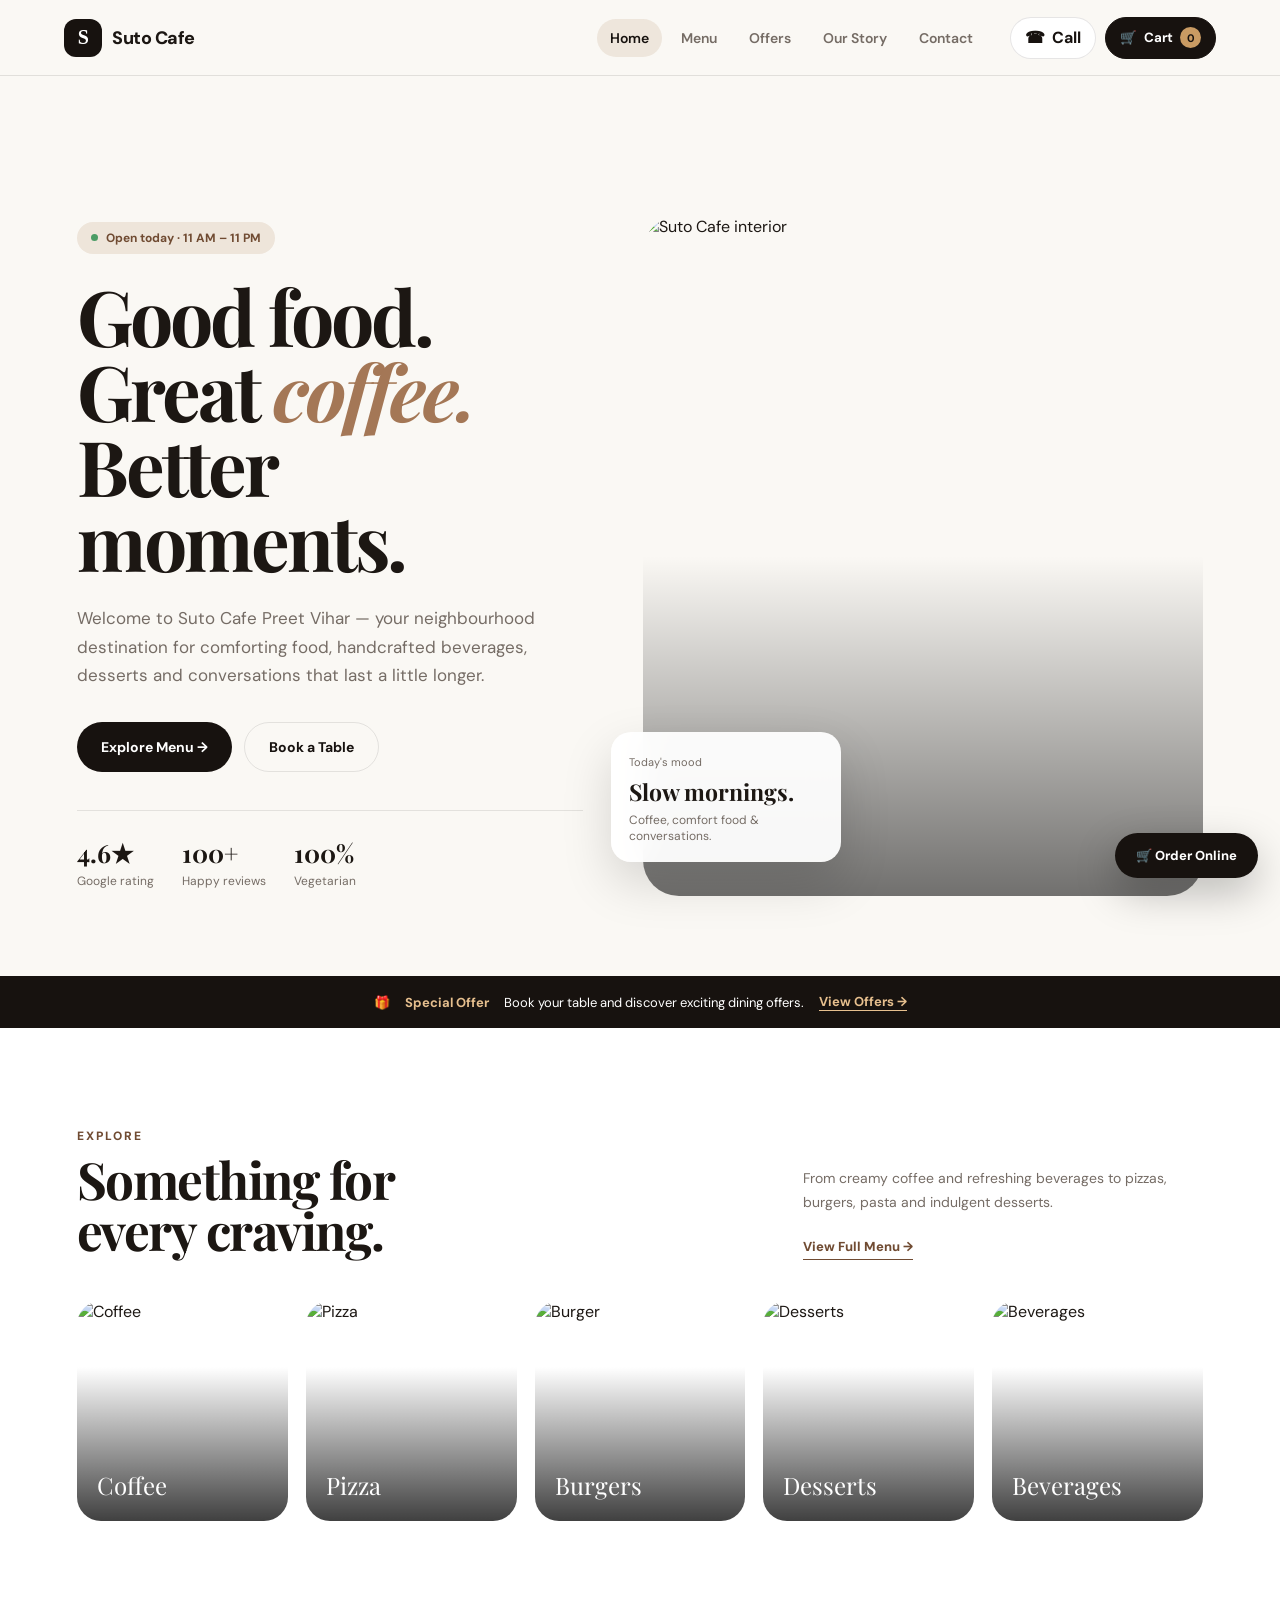
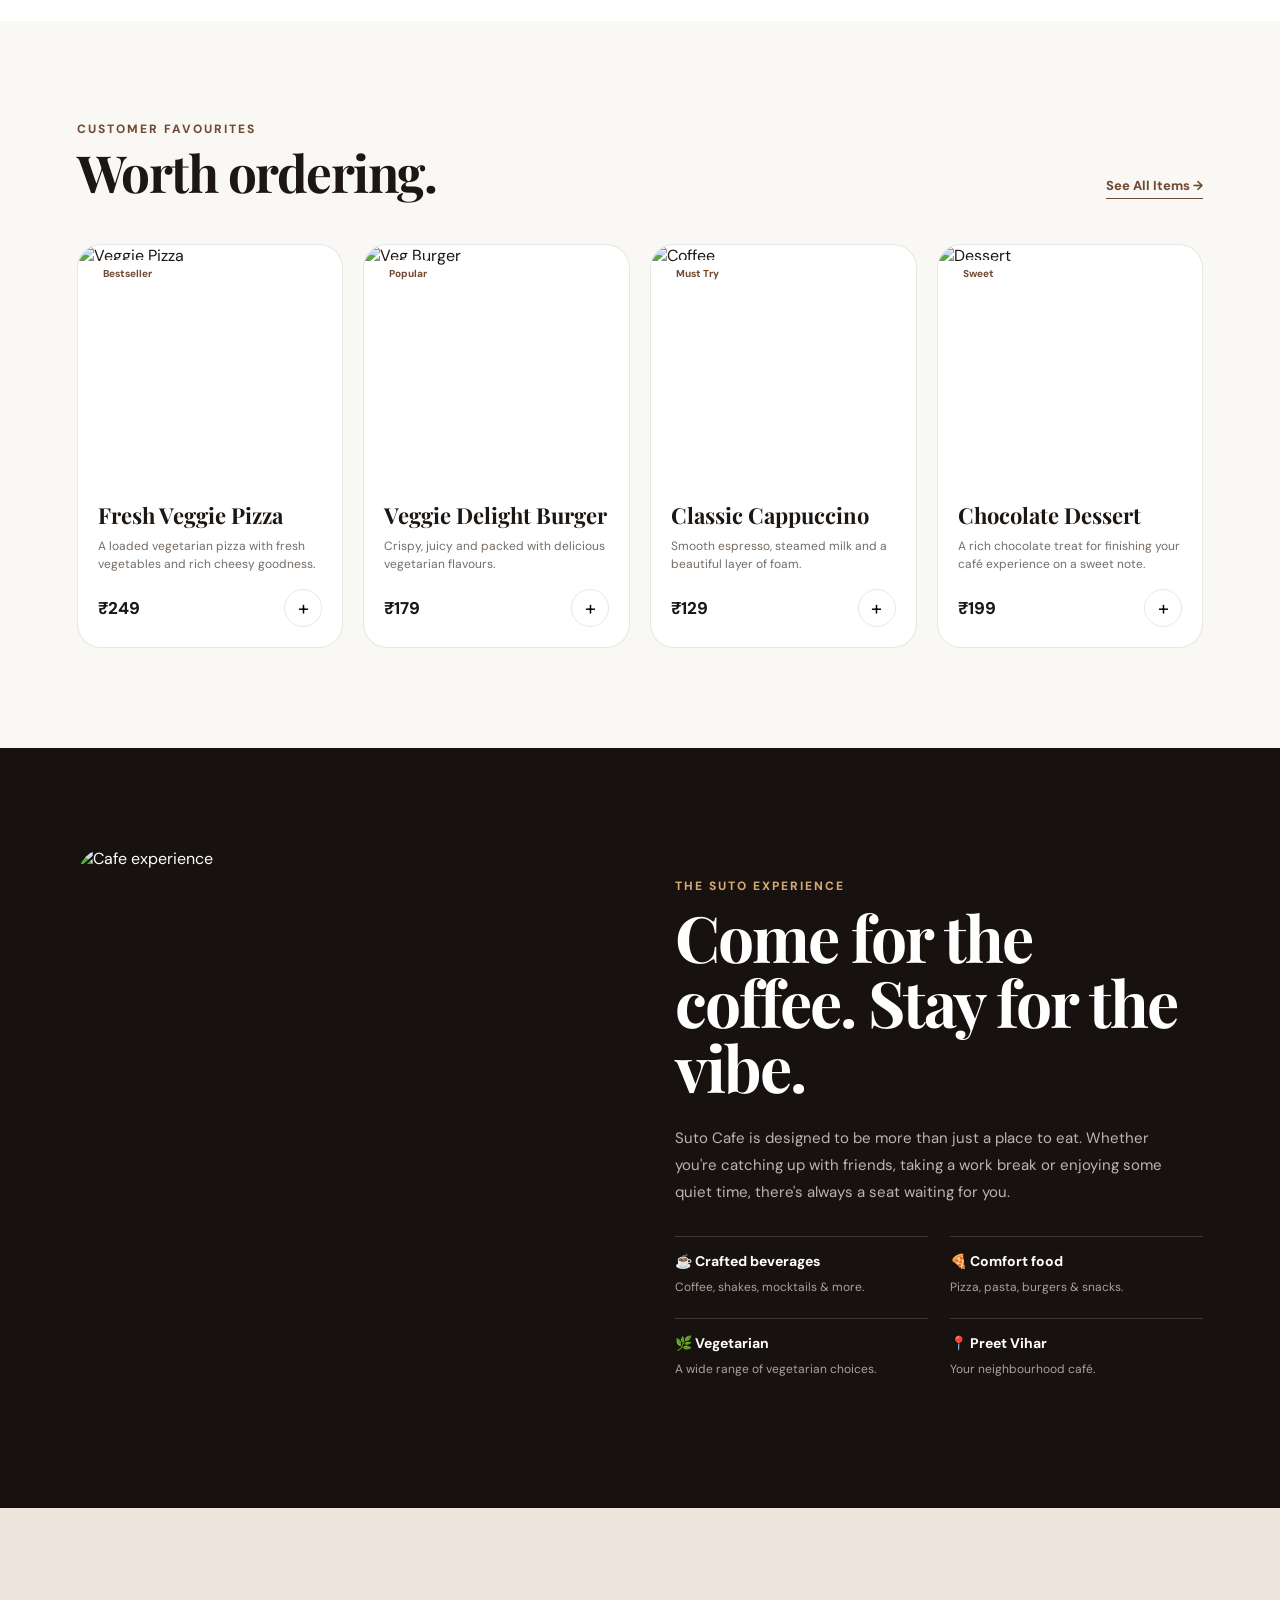
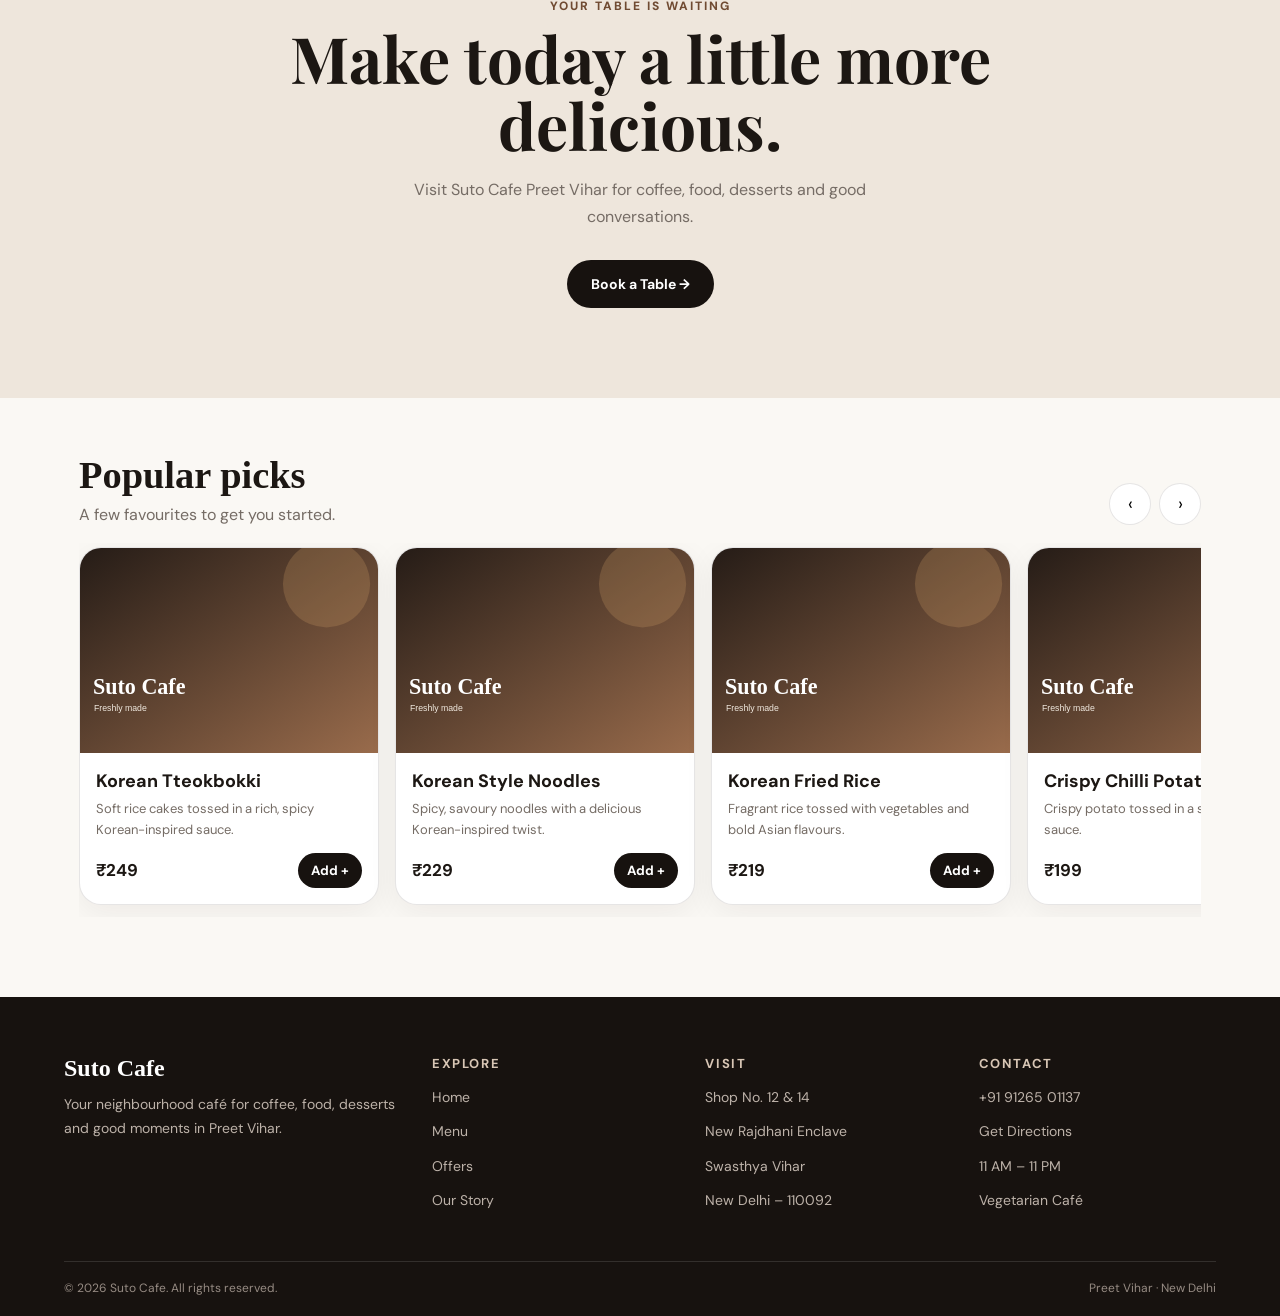
==== index.html @ 3a427a0d "Initial commit" ====
<!DOCTYPE html>
<html lang="en">

<head>
    <meta charset="UTF-8">
    <meta name="viewport" content="width=device-width, initial-scale=1.0">

    <title>Suto Cafe | Preet Vihar</title>

    <meta name="description" content="Suto Cafe Preet Vihar — Coffee, food, desserts and good moments.">

    <!-- Google Font -->
    <link rel="preconnect" href="https://fonts.googleapis.com">
    <link rel="preconnect" href="https://fonts.gstatic.com" crossorigin>

    <link
        href="https://fonts.googleapis.com/css2?family=DM+Sans:wght@400;500;600;700&family=Playfair+Display:wght@500;600;700&display=swap"
        rel="stylesheet">

    <style>
        /* =====================================================
           RESET
        ===================================================== */

        * {
            margin: 0;
            padding: 0;
            box-sizing: border-box;
        }

        html {
            scroll-behavior: smooth;
        }

        body {
            font-family: "DM Sans", sans-serif;
            background: #faf8f4;
            color: #1c1713;
            overflow-x: hidden;
        }

        img {
            width: 100%;
            display: block;
            object-fit: cover;
        }

        button,
        a {
            font-family: inherit;
        }

        a {
            color: inherit;
            text-decoration: none;
        }


        /* =====================================================
           VARIABLES
        ===================================================== */

        :root {
            --dark: #17120f;
            --dark-soft: #251b16;
            --cream: #faf8f4;
            --cream-dark: #f1ece4;
            --brown: #704b32;
            --brown-light: #a47756;
            --gold: #c99b63;
            --white: #ffffff;
            --text-muted: #756c65;
            --border: rgba(28, 23, 19, 0.10);
            --radius: 24px;
        }


        /* =====================================================
           NAVBAR
        ===================================================== */

        .navbar {
            position: fixed;
            top: 0;
            left: 0;
            width: 100%;
            height: 78px;

            display: flex;
            align-items: center;
            justify-content: space-between;

            padding: 0 6%;

            background: rgba(250, 248, 244, 0.92);
            backdrop-filter: blur(16px);

            border-bottom: 1px solid rgba(0, 0, 0, 0.06);

            z-index: 1000;
        }

        .logo {
            display: flex;
            align-items: center;
            gap: 10px;
        }

        .logo-mark {
            width: 38px;
            height: 38px;

            border-radius: 50%;

            background: var(--dark);

            color: white;

            display: flex;
            align-items: center;
            justify-content: center;

            font-family: "Playfair Display", serif;
            font-weight: 700;
            font-size: 19px;
        }

        .logo-text {
            font-family: "Playfair Display", serif;
            font-size: 25px;
            font-weight: 700;
            letter-spacing: -0.5px;
        }

        .nav-links {
            display: flex;
            align-items: center;
            gap: 32px;
        }

        .nav-links a {
            font-size: 14px;
            font-weight: 600;
            color: #3f3731;
            transition: 0.25s ease;
        }

        .nav-links a:hover {
            color: var(--brown);
        }

        .nav-actions {
            display: flex;
            align-items: center;
            gap: 12px;
        }

        .nav-call {
            width: 42px;
            height: 42px;

            border: 1px solid var(--border);
            border-radius: 50%;

            display: flex;
            align-items: center;
            justify-content: center;

            font-size: 17px;

            transition: 0.25s ease;
        }

        .nav-call:hover {
            background: var(--dark);
            color: white;
        }

        .order-btn {
            border: none;
            background: var(--dark);
            color: white;

            padding: 13px 20px;
            border-radius: 999px;

            font-size: 13px;
            font-weight: 700;

            cursor: pointer;

            transition: 0.25s ease;
        }

        .order-btn:hover {
            transform: translateY(-2px);
            background: var(--brown);
        }

        .mobile-menu {
            display: none;
            font-size: 24px;
            cursor: pointer;
        }


        /* =====================================================
           HERO
        ===================================================== */

        .hero {
            min-height: 100vh;

            padding: 120px 6% 60px;

            display: grid;
            grid-template-columns: 0.95fr 1.05fr;

            align-items: center;

            gap: 60px;
        }

        .hero-content {
            max-width: 620px;
        }

        .eyebrow {
            display: inline-flex;
            align-items: center;
            gap: 8px;

            padding: 8px 14px;

            background: #eee5da;
            color: var(--brown);

            border-radius: 999px;

            font-size: 12px;
            font-weight: 700;

            margin-bottom: 24px;
        }

        .eyebrow-dot {
            width: 7px;
            height: 7px;
            border-radius: 50%;
            background: #4b9c65;
        }

        .hero h1 {
            font-family: "Playfair Display", serif;

            font-size: clamp(52px, 6vw, 86px);

            line-height: 0.98;

            letter-spacing: -3px;

            margin-bottom: 25px;
        }

        .hero h1 span {
            color: var(--brown-light);
            font-style: italic;
        }

        .hero-description {
            max-width: 520px;

            color: var(--text-muted);

            font-size: 17px;
            line-height: 1.7;

            margin-bottom: 32px;
        }

        .hero-buttons {
            display: flex;
            gap: 12px;
            flex-wrap: wrap;
        }

        .primary-btn {
            padding: 15px 24px;

            background: var(--dark);
            color: white;

            border-radius: 999px;

            font-weight: 700;
            font-size: 14px;

            border: none;
            cursor: pointer;

            transition: 0.25s ease;
        }

        .primary-btn:hover {
            background: var(--brown);
            transform: translateY(-2px);
        }

        .secondary-btn {
            padding: 15px 24px;

            background: transparent;
            color: var(--dark);

            border: 1px solid var(--border);

            border-radius: 999px;

            font-weight: 700;
            font-size: 14px;

            cursor: pointer;

            transition: 0.25s ease;
        }

        .secondary-btn:hover {
            background: var(--cream-dark);
        }

        .hero-info {
            display: flex;
            gap: 28px;

            margin-top: 38px;
            padding-top: 25px;

            border-top: 1px solid var(--border);
        }

        .hero-stat strong {
            display: block;

            font-family: "Playfair Display", serif;

            font-size: 25px;
        }

        .hero-stat span {
            font-size: 12px;
            color: var(--text-muted);
        }


        /* HERO IMAGE */

        .hero-visual {
            position: relative;
            height: 680px;
        }

        .hero-image {
            height: 100%;

            border-radius: 36px;

            overflow: hidden;

            position: relative;
        }

        .hero-image::after {
            content: "";

            position: absolute;
            inset: 0;

            background:
                linear-gradient(180deg,
                    transparent 50%,
                    rgba(0, 0, 0, 0.55));
        }

        .hero-image img {
            height: 100%;
            transition: transform 0.7s ease;
        }

        .hero-visual:hover img {
            transform: scale(1.04);
        }

        .hero-card {
            position: absolute;

            left: -32px;
            bottom: 34px;

            width: 230px;

            padding: 18px;

            background: rgba(255, 255, 255, 0.94);

            backdrop-filter: blur(15px);

            border-radius: 20px;

            box-shadow: 0 20px 50px rgba(0, 0, 0, 0.15);
        }

        .hero-card small {
            color: var(--text-muted);
            font-size: 11px;
        }

        .hero-card h3 {
            font-family: "Playfair Display", serif;
            font-size: 23px;
            margin: 5px 0;
        }

        .hero-card p {
            font-size: 12px;
            color: var(--text-muted);
        }


        /* =====================================================
           OFFER BAR
        ===================================================== */

        .offer-strip {
            background: var(--dark);
            color: white;

            padding: 17px 6%;

            display: flex;
            align-items: center;
            justify-content: center;

            gap: 15px;

            text-align: center;

            font-size: 13px;
        }

        .offer-strip strong {
            color: #e6bf8e;
        }

        .offer-link {
            border-bottom: 1px solid #e6bf8e;
            color: #e6bf8e;
            font-weight: 700;
        }


        /* =====================================================
           SECTION COMMON
        ===================================================== */

        section {
            padding: 100px 6%;
        }

        .section-heading {
            display: flex;
            justify-content: space-between;
            align-items: end;

            margin-bottom: 45px;
        }

        .section-label {
            color: var(--brown);
            font-size: 12px;
            font-weight: 800;

            text-transform: uppercase;
            letter-spacing: 2px;

            margin-bottom: 10px;
        }

        .section-heading h2 {
            font-family: "Playfair Display", serif;

            font-size: clamp(36px, 4vw, 54px);

            line-height: 1;

            letter-spacing: -1.5px;
        }

        .section-heading p {
            max-width: 400px;

            color: var(--text-muted);

            line-height: 1.7;

            font-size: 14px;
        }

        .view-menu {
            color: var(--brown);

            font-size: 13px;
            font-weight: 800;

            border-bottom: 1px solid var(--brown);

            padding-bottom: 4px;
        }


        /* =====================================================
           CATEGORIES
        ===================================================== */

        .categories {
            background: white;
        }

        .category-grid {
            display: grid;

            grid-template-columns:
                repeat(5, 1fr);

            gap: 18px;
        }

        .category {
            height: 220px;

            border-radius: 24px;

            overflow: hidden;

            position: relative;

            cursor: pointer;
        }

        .category img {
            height: 100%;

            transition: transform 0.5s ease;
        }

        .category:hover img {
            transform: scale(1.08);
        }

        .category::after {
            content: "";

            position: absolute;
            inset: 0;

            background:
                linear-gradient(transparent 30%,
                    rgba(0, 0, 0, 0.75));
        }

        .category-name {
            position: absolute;

            bottom: 20px;
            left: 20px;

            z-index: 2;

            color: white;

            font-family: "Playfair Display", serif;

            font-size: 24px;
        }


        /* =====================================================
           POPULAR ITEMS
        ===================================================== */

        .popular-grid {
            display: grid;

            grid-template-columns:
                repeat(4, 1fr);

            gap: 20px;
        }

        .food-card {
            background: white;

            border-radius: 24px;

            overflow: hidden;

            border: 1px solid var(--border);

            transition: 0.3s ease;
        }

        .food-card:hover {
            transform: translateY(-7px);

            box-shadow:
                0 20px 45px rgba(0, 0, 0, 0.08);
        }

        .food-image {
            height: 235px;

            position: relative;
            overflow: hidden;
        }

        .food-image img {
            height: 100%;

            transition: transform 0.5s ease;
        }

        .food-card:hover .food-image img {
            transform: scale(1.06);
        }

        .food-tag {
            position: absolute;

            top: 15px;
            left: 15px;

            z-index: 2;

            padding: 7px 10px;

            background: white;

            border-radius: 999px;

            font-size: 10px;
            font-weight: 800;

            color: var(--brown);
        }

        .food-info {
            padding: 20px;
        }

        .food-info h3 {
            font-family: "Playfair Display", serif;

            font-size: 22px;

            margin-bottom: 7px;
        }

        .food-info p {
            color: var(--text-muted);

            font-size: 12px;
            line-height: 1.5;

            margin-bottom: 16px;
        }

        .food-bottom {
            display: flex;
            justify-content: space-between;
            align-items: center;
        }

        .price {
            font-weight: 800;
            font-size: 17px;
        }

        .add-btn {
            width: 38px;
            height: 38px;

            border-radius: 50%;

            border: 1px solid var(--border);

            background: transparent;

            cursor: pointer;

            font-size: 20px;

            transition: 0.25s ease;
        }

        .add-btn:hover {
            background: var(--dark);
            color: white;
        }


        /* =====================================================
           EXPERIENCE
        ===================================================== */

        .experience {
            background: var(--dark);
            color: white;

            display: grid;

            grid-template-columns:
                1fr 1fr;

            gap: 70px;

            align-items: center;
        }

        .experience-image {
            height: 560px;

            border-radius: 30px;

            overflow: hidden;
        }

        .experience-image img {
            height: 100%;
        }

        .experience-content .section-label {
            color: #d5a873;
        }

        .experience-content h2 {
            font-family: "Playfair Display", serif;

            font-size: clamp(40px, 5vw, 65px);

            line-height: 1.02;

            letter-spacing: -2px;

            margin-bottom: 25px;
        }

        .experience-content p {
            color: #bcb4ae;

            line-height: 1.8;

            font-size: 15px;

            max-width: 500px;

            margin-bottom: 28px;
        }

        .feature-list {
            display: grid;

            grid-template-columns: 1fr 1fr;

            gap: 22px;

            margin-top: 30px;
        }

        .feature {
            border-top: 1px solid rgba(255, 255, 255, 0.15);

            padding-top: 15px;
        }

        .feature strong {
            display: block;

            margin-bottom: 5px;

            font-size: 14px;
        }

        .feature span {
            font-size: 12px;

            color: #aaa19b;
        }


        /* =====================================================
           CTA
        ===================================================== */

        .cta {
            padding: 90px 6%;

            background: #eee6dc;

            text-align: center;
        }

        .cta h2 {
            font-family: "Playfair Display", serif;

            font-size: clamp(40px, 5vw, 65px);

            max-width: 760px;

            margin: 0 auto 18px;

            line-height: 1.05;
        }

        .cta p {
            color: var(--text-muted);

            max-width: 550px;

            margin: 0 auto 30px;

            line-height: 1.7;
        }


        /* =====================================================
           FOOTER
        ===================================================== */

        footer {
            background: #111;

            color: white;

            padding: 65px 6% 30px;
        }

        .footer-grid {
            display: grid;

            grid-template-columns:
                1.4fr 1fr 1fr 1fr;

            gap: 50px;

            padding-bottom: 50px;
        }

        .footer-logo {
            font-family: "Playfair Display", serif;

            font-size: 30px;

            margin-bottom: 15px;
        }

        .footer-about {
            color: #aaa;

            max-width: 300px;

            font-size: 13px;

            line-height: 1.7;
        }

        footer h4 {
            font-size: 13px;

            margin-bottom: 18px;
        }

        footer ul {
            list-style: none;
        }

        footer li {
            margin-bottom: 10px;

            color: #999;

            font-size: 13px;
        }

        footer li a:hover {
            color: white;
        }

        .footer-bottom {
            border-top: 1px solid rgba(255, 255, 255, 0.1);

            padding-top: 22px;

            display: flex;

            justify-content: space-between;

            color: #777;

            font-size: 11px;
        }


        /* =====================================================
           FLOATING ORDER BUTTON
        ===================================================== */

        .floating-order {
            position: fixed;

            right: 22px;
            bottom: 22px;

            z-index: 999;

            background: var(--dark);

            color: white;

            padding: 14px 21px;

            border-radius: 999px;

            box-shadow:
                0 15px 40px rgba(0, 0, 0, 0.25);

            font-size: 13px;

            font-weight: 800;
        }


        /* =====================================================
           RESPONSIVE
        ===================================================== */

        @media (max-width: 1050px) {

            .nav-links {
                gap: 18px;
            }

            .hero {
                grid-template-columns: 1fr 1fr;
            }

            .hero-visual {
                height: 580px;
            }

            .category-grid {
                grid-template-columns:
                    repeat(3, 1fr);
            }

            .popular-grid {
                grid-template-columns:
                    repeat(2, 1fr);
            }
        }


        @media (max-width: 800px) {

            .navbar {
                height: 70px;
            }

            .nav-links,
            .nav-actions .order-btn {
                display: none;
            }

            .mobile-menu {
                display: block;
            }

            .hero {
                padding-top: 110px;

                grid-template-columns: 1fr;

                gap: 40px;
            }

            .hero h1 {
                letter-spacing: -2px;
            }

            .hero-visual {
                height: 500px;
            }

            .hero-card {
                left: 15px;
            }

            .category-grid {
                grid-template-columns:
                    repeat(2, 1fr);
            }

            .experience {
                grid-template-columns: 1fr;

                gap: 40px;
            }

            .experience-image {
                height: 430px;
            }

            .footer-grid {
                grid-template-columns:
                    repeat(2, 1fr);
            }
        }


        @media (max-width: 520px) {

            section {
                padding: 70px 5%;
            }

            .hero {
                padding-left: 5%;
                padding-right: 5%;
            }

            .hero-visual {
                height: 420px;
            }

            .hero-info {
                gap: 15px;
            }

            .category-grid,
            .popular-grid {
                grid-template-columns: 1fr;
            }

            .category {
                height: 190px;
            }

            .section-heading {
                display: block;
            }

            .section-heading p {
                margin-top: 15px;
            }

            .view-menu {
                display: inline-block;
                margin-top: 20px;
            }

            .feature-list {
                grid-template-columns: 1fr;
            }

            .footer-grid {
                grid-template-columns: 1fr;
            }

            .footer-bottom {
                flex-direction: column;
                gap: 10px;
            }

            .offer-strip {
                font-size: 11px;
            }
        }
    </style>
    <link rel="stylesheet" href="assets/common.css">
</head>


<body>


    <!-- =====================================================
     NAVBAR
===================================================== -->

    <div id="siteHeader"></div>



    <!-- =====================================================
     HERO
===================================================== -->

    <main id="home">

        <section class="hero">

            <div class="hero-content">

                <div class="eyebrow">

                    <span class="eyebrow-dot"></span>

                    Open today · 11 AM – 11 PM

                </div>


                <h1>

                    Good food.
                    <br>

                    Great <span>coffee.</span>
                    <br>

                    Better moments.

                </h1>


                <p class="hero-description">

                    Welcome to Suto Cafe Preet Vihar — your neighbourhood
                    destination for comforting food, handcrafted beverages,
                    desserts and conversations that last a little longer.

                </p>


                <div class="hero-buttons">

                    <button class="primary-btn" onclick="goToMenu()">
                        Explore Menu →
                    </button>


                    <button class="secondary-btn" onclick="bookTable()">
                        Book a Table
                    </button>

                </div>


                <div class="hero-info">

                    <div class="hero-stat">

                        <strong>4.6★</strong>

                        <span>Google rating</span>

                    </div>


                    <div class="hero-stat">

                        <strong>100+</strong>

                        <span>Happy reviews</span>

                    </div>


                    <div class="hero-stat">

                        <strong>100%</strong>

                        <span>Vegetarian</span>

                    </div>

                </div>

            </div>



            <div class="hero-visual">

                <div class="hero-image">

                    <img src="https://images.unsplash.com/photo-1517248135467-4c7edcad34c4?auto=format&fit=crop&w=1200&q=85"
                        alt="Suto Cafe interior">

                </div>


                <div class="hero-card">

                    <small>Today's mood</small>

                    <h3>Slow mornings.</h3>

                    <p>
                        Coffee, comfort food & conversations.
                    </p>

                </div>

            </div>

        </section>



        <!-- =====================================================
     OFFER STRIP
===================================================== -->

        <div class="offer-strip" id="offers">

            <span>🎁</span>

            <strong>Special Offer</strong>

            <span>
                Book your table and discover exciting dining offers.
            </span>

            <a href="offers.html" class="offer-link" onclick="showOffer(event)">
                View Offers →
            </a>

        </div>



        <!-- =====================================================
     CATEGORIES
===================================================== -->

        <section class="categories" id="menu">

            <div class="section-heading">

                <div>

                    <div class="section-label">
                        Explore
                    </div>

                    <h2>
                        Something for<br>
                        every craving.
                    </h2>

                </div>


                <div>

                    <p>
                        From creamy coffee and refreshing beverages
                        to pizzas, burgers, pasta and indulgent desserts.
                    </p>

                    <br>

                    <a href="menu.html" class="view-menu">
                        View Full Menu →
                    </a>

                </div>

            </div>



            <div class="category-grid">


                <a href="menu.html#coffee" class="category">

                    <img src="https://images.unsplash.com/photo-1495474472287-4d71bcdd2085?auto=format&fit=crop&w=700&q=80"
                        alt="Coffee">

                    <div class="category-name">
                        Coffee
                    </div>

                </a>


                <a href="menu.html#pizza" class="category">

                    <img src="https://images.unsplash.com/photo-1574071318508-1cdbab80d002?auto=format&fit=crop&w=700&q=80"
                        alt="Pizza">

                    <div class="category-name">
                        Pizza
                    </div>

                </a>


                <a href="menu.html#burgers" class="category">

                    <img src="https://images.unsplash.com/photo-1568901346375-23c9450c58cd?auto=format&fit=crop&w=700&q=80"
                        alt="Burger">

                    <div class="category-name">
                        Burgers
                    </div>

                </a>


                <a href="menu.html#desserts" class="category">

                    <img src="https://images.unsplash.com/photo-1551024506-0bccd828d307?auto=format&fit=crop&w=700&q=80"
                        alt="Desserts">

                    <div class="category-name">
                        Desserts
                    </div>

                </a>


                <a href="menu.html#beverages" class="category">

                    <img src="https://images.unsplash.com/photo-1544145945-f90425340c7e?auto=format&fit=crop&w=700&q=80"
                        alt="Beverages">

                    <div class="category-name">
                        Beverages
                    </div>

                </a>

            </div>

        </section>



        <!-- =====================================================
     POPULAR
===================================================== -->

        <section>

            <div class="section-heading">

                <div>

                    <div class="section-label">
                        Customer favourites
                    </div>

                    <h2>
                        Worth ordering.
                    </h2>

                </div>


                <a href="menu.html" class="view-menu">
                    See All Items →
                </a>

            </div>



            <div class="popular-grid">


                <!-- ITEM 1 -->

                <article class="food-card">

                    <div class="food-image">

                        <span class="food-tag">
                            Bestseller
                        </span>

                        <img src="https://images.unsplash.com/photo-1574071318508-1cdbab80d002?auto=format&fit=crop&w=700&q=80"
                            alt="Veggie Pizza">

                    </div>


                    <div class="food-info">

                        <h3>
                            Fresh Veggie Pizza
                        </h3>

                        <p>
                            A loaded vegetarian pizza with fresh
                            vegetables and rich cheesy goodness.
                        </p>


                        <div class="food-bottom">

                            <span class="price">
                                ₹249
                            </span>

                            <button class="add-btn" onclick="addToCart('Farmhouse Pizza')">
                                +
                            </button>

                        </div>

                    </div>

                </article>



                <!-- ITEM 2 -->

                <article class="food-card">

                    <div class="food-image">

                        <span class="food-tag">
                            Popular
                        </span>

                        <img src="https://images.unsplash.com/photo-1568901346375-23c9450c58cd?auto=format&fit=crop&w=700&q=80"
                            alt="Veg Burger">

                    </div>


                    <div class="food-info">

                        <h3>
                            Veggie Delight Burger
                        </h3>

                        <p>
                            Crispy, juicy and packed with delicious
                            vegetarian flavours.
                        </p>


                        <div class="food-bottom">

                            <span class="price">
                                ₹179
                            </span>

                            <button class="add-btn" onclick="addToCart('Classic Veg Burger')">
                                +
                            </button>

                        </div>

                    </div>

                </article>



                <!-- ITEM 3 -->

                <article class="food-card">

                    <div class="food-image">

                        <span class="food-tag">
                            Must Try
                        </span>

                        <img src="https://images.unsplash.com/photo-1517701604599-bb29b565090c?auto=format&fit=crop&w=700&q=80"
                            alt="Coffee">

                    </div>


                    <div class="food-info">

                        <h3>
                            Classic Cappuccino
                        </h3>

                        <p>
                            Smooth espresso, steamed milk and
                            a beautiful layer of foam.
                        </p>


                        <div class="food-bottom">

                            <span class="price">
                                ₹129
                            </span>

                            <button class="add-btn" onclick="addToCart('Cappuccino')">
                                +
                            </button>

                        </div>

                    </div>

                </article>



                <!-- ITEM 4 -->

                <article class="food-card">

                    <div class="food-image">

                        <span class="food-tag">
                            Sweet
                        </span>

                        <img src="https://images.unsplash.com/photo-1565958011703-44f9829ba187?auto=format&fit=crop&w=700&q=80"
                            alt="Dessert">

                    </div>


                    <div class="food-info">

                        <h3>
                            Chocolate Dessert
                        </h3>

                        <p>
                            A rich chocolate treat for finishing
                            your café experience on a sweet note.
                        </p>


                        <div class="food-bottom">

                            <span class="price">
                                ₹199
                            </span>

                            <button class="add-btn" onclick="addToCart('Chocolate Brownie')">
                                +
                            </button>

                        </div>

                    </div>

                </article>

            </div>

        </section>



        <!-- =====================================================
     EXPERIENCE
===================================================== -->

        <section class="experience" id="experience">

            <div class="experience-image">

                <img src="https://images.unsplash.com/photo-1445116572660-236099ec97a0?auto=format&fit=crop&w=1000&q=85"
                    alt="Cafe experience">

            </div>


            <div class="experience-content">

                <div class="section-label">
                    The Suto Experience
                </div>


                <h2>
                    Come for the
                    coffee. Stay for
                    the vibe.
                </h2>


                <p>

                    Suto Cafe is designed to be more than just
                    a place to eat. Whether you're catching up
                    with friends, taking a work break or enjoying
                    some quiet time, there's always a seat waiting
                    for you.

                </p>


                <div class="feature-list">


                    <div class="feature">

                        <strong>
                            ☕ Crafted beverages
                        </strong>

                        <span>
                            Coffee, shakes, mocktails & more.
                        </span>

                    </div>


                    <div class="feature">

                        <strong>
                            🍕 Comfort food
                        </strong>

                        <span>
                            Pizza, pasta, burgers & snacks.
                        </span>

                    </div>


                    <div class="feature">

                        <strong>
                            🌿 Vegetarian
                        </strong>

                        <span>
                            A wide range of vegetarian choices.
                        </span>

                    </div>


                    <div class="feature">

                        <strong>
                            📍 Preet Vihar
                        </strong>

                        <span>
                            Your neighbourhood café.
                        </span>

                    </div>

                </div>

            </div>

        </section>



        <!-- =====================================================
     CTA
===================================================== -->

        <section class="cta">

            <div class="section-label">
                Your table is waiting
            </div>


            <h2>
                Make today a
                little more delicious.
            </h2>


            <p>
                Visit Suto Cafe Preet Vihar for coffee,
                food, desserts and good conversations.
            </p>


            <button class="primary-btn" onclick="bookTable()">
                Book a Table →
            </button>

        </section>

    </main>



    <!-- =====================================================
     FOOTER
===================================================== -->

    <div id="siteFooter"></div>



    <!-- =====================================================
     FLOATING ORDER
===================================================== -->

    <a href="menu.html" class="floating-order">
        🛒 Order Online
    </a>



    <!-- =====================================================
     JAVASCRIPT
===================================================== -->

    <script>

        function goToMenu() {

            window.location.href = "menu.html";

        }


        function bookTable() {

            // alert(
            //     "Table booking page will be connected here."
            // );

            // Later:
            window.location.href = "contact.html";

        }


        function addToCart(item) {
            const menu = window.SUTO_MENU_ITEMS || [];
            const product = menu.find(x => x.name.toLowerCase() === String(item).toLowerCase()) ||
                            menu.find(x => x.name.toLowerCase().includes(String(item).toLowerCase().split(" ")[0]));
            if (!product) { showToast(item + " is available from our menu."); return; }
            const cart = window.SutoCart ? SutoCart.get() : [];
            const existing = cart.find(x => x.productId === product.id && !x.options);
            if (existing) existing.quantity = (Number(existing.quantity) || 0) + 1;
            else cart.push({ id: Date.now(), productId: product.id, name: product.name, price: product.price, quantity: 1, image: product.image, options: {}, instructions: "" });
            if (window.SutoCart) SutoCart.save(cart);
            showToast(product.name + " added to cart");
        }


        function showOffer(event) {
            event.preventDefault();
            window.location.href = "offers.html";
        }


        function toggleMobileMenu() {

            const nav =
                document.querySelector(".nav-links");

            if (nav.style.display === "flex") {

                nav.style.display = "none";

            } else {

                nav.style.display = "flex";

                nav.style.position = "absolute";
                nav.style.top = "70px";
                nav.style.left = "0";
                nav.style.right = "0";

                nav.style.background = "#faf8f4";

                nav.style.padding = "25px";

                nav.style.flexDirection = "column";

                nav.style.borderBottom =
                    "1px solid rgba(0,0,0,.08)";

            }

        }

    </script>

<script src="data/menu.js"></script>
<script src="assets/common.js"></script>
</body>

</html>
---- assets/common.css ----
/* SUTO CAFE — SHARED SITE CHROME */
:root{
  --sc-dark:#17120f;--sc-dark-2:#261c17;--sc-cream:#faf8f4;--sc-cream-2:#eee6dc;
  --sc-white:#fff;--sc-brown:#704b32;--sc-gold:#c99b63;--sc-green:#28744a;
  --sc-muted:#756c65;--sc-border:rgba(28,23,19,.11);--sc-shadow:0 18px 55px rgba(29,22,17,.12);
}
.site-header{
  position:sticky;top:0;left:0;width:100%;min-height:76px;z-index:3000;
  display:flex;align-items:center;gap:24px;padding:0 clamp(18px,5vw,72px);
  background:rgba(250,248,244,.94);backdrop-filter:blur(18px);
  border-bottom:1px solid var(--sc-border);
}
.site-logo{display:inline-flex;align-items:center;gap:10px;font-weight:800;letter-spacing:-.03em;white-space:nowrap}
.site-logo-mark{width:38px;height:38px;border-radius:12px;background:var(--sc-dark);color:#fff;display:grid;place-items:center;font-family:Georgia,serif;font-size:20px}
.site-logo-name{font-size:18px}
.site-nav{display:flex;align-items:center;justify-content:center;gap:6px;margin-left:auto}
.site-nav a,.site-mobile-nav a{padding:10px 13px;border-radius:999px;font-size:14px;font-weight:600;color:var(--sc-muted);transition:.2s ease}
.site-nav a:hover,.site-nav a.active,.site-mobile-nav a:hover,.site-mobile-nav a.active{background:var(--sc-cream-2);color:var(--sc-dark)}
.site-actions{display:flex;align-items:center;gap:9px}
.site-call,.site-cart,.site-menu-toggle{
  border:1px solid var(--sc-border);background:#fff;color:var(--sc-dark);
  border-radius:999px;min-height:42px;padding:0 14px;display:inline-flex;align-items:center;gap:7px;
  font-weight:700;transition:.2s ease
}
.site-call:hover,.site-cart:hover,.site-menu-toggle:hover{transform:translateY(-1px);box-shadow:0 8px 20px rgba(0,0,0,.08)}
.site-cart{background:var(--sc-dark);color:#fff;border-color:var(--sc-dark)}
.site-cart-count{min-width:21px;height:21px;padding:0 5px;border-radius:999px;background:var(--sc-gold);color:var(--sc-dark);display:inline-grid;place-items:center;font-size:11px}
.site-menu-toggle{display:none;width:42px;padding:0;justify-content:center;font-size:19px}
.site-mobile-nav{
  display:none;position:fixed;top:76px;left:0;right:0;z-index:2999;padding:12px 18px 18px;
  background:rgba(250,248,244,.98);border-bottom:1px solid var(--sc-border);box-shadow:var(--sc-shadow)
}
.site-mobile-nav.open{display:grid;gap:5px}
.site-mobile-nav a{border-radius:12px}
.site-footer{margin-top:80px;background:var(--sc-dark);color:#fff;padding:58px clamp(18px,5vw,72px) 20px}
.site-footer-grid{display:grid;grid-template-columns:1.4fr 1fr 1fr 1fr;gap:36px;max-width:1250px;margin:auto}
.site-footer h4{margin:0 0 13px;font-size:13px;text-transform:uppercase;letter-spacing:.12em;color:#d8c6b5}
.site-footer p,.site-footer li,.site-footer a{color:#bdb2a9;font-size:14px;line-height:1.75}
.site-footer ul{list-style:none;padding:0;margin:0}
.site-footer a:hover{color:#fff}
.site-footer-brand{font:700 24px Georgia,serif;color:#fff;margin-bottom:10px}
.site-footer-bottom{max-width:1250px;margin:38px auto 0;padding-top:18px;border-top:1px solid rgba(255,255,255,.12);display:flex;justify-content:space-between;gap:15px;color:#968b83;font-size:12px}
.sc-back-top{position:fixed;right:18px;bottom:18px;width:44px;height:44px;border:0;border-radius:50%;background:var(--sc-dark);color:#fff;box-shadow:var(--sc-shadow);z-index:2500;opacity:0;pointer-events:none;transition:.2s}
.sc-back-top.show{opacity:1;pointer-events:auto}
.sc-carousel{max-width:1250px;margin:55px auto;padding:0 clamp(18px,5vw,72px)}
.sc-carousel-head{display:flex;align-items:end;justify-content:space-between;gap:20px;margin-bottom:18px}
.sc-carousel-head h2{margin:0;font-family:Georgia,serif;font-size:clamp(26px,3vw,42px)}
.sc-carousel-head p{margin:7px 0 0;color:var(--sc-muted)}
.sc-carousel-controls{display:flex;gap:8px}
.sc-carousel-controls button{width:42px;height:42px;border-radius:50%;border:1px solid var(--sc-border);background:#fff;font-size:18px}
.sc-carousel-track{display:flex;gap:16px;overflow:auto;scroll-snap-type:x mandatory;scrollbar-width:none;padding:4px 2px 12px}
.sc-carousel-track::-webkit-scrollbar{display:none}
.sc-pick{min-width:min(300px,82vw);scroll-snap-align:start;background:#fff;border:1px solid var(--sc-border);border-radius:22px;overflow:hidden;box-shadow:0 8px 30px rgba(29,22,17,.06)}
.sc-pick img{height:205px;width:100%;object-fit:cover}
.sc-pick-body{padding:16px}
.sc-pick-body h3{margin:0 0 6px;font-size:18px}
.sc-pick-body p{margin:0 0 13px;color:var(--sc-muted);font-size:13px;line-height:1.55}
.sc-pick-meta{display:flex;align-items:center;justify-content:space-between;gap:10px}
.sc-pick-meta strong{font-size:17px}
.sc-pick-meta button{border:0;background:var(--sc-dark);color:#fff;padding:9px 13px;border-radius:999px;font-weight:700}
.sc-toast{position:fixed;left:50%;bottom:28px;transform:translate(-50%,20px);background:var(--sc-dark);color:#fff;padding:12px 18px;border-radius:999px;box-shadow:var(--sc-shadow);opacity:0;pointer-events:none;transition:.25s;z-index:5000;font-size:13px}
.sc-toast.show{opacity:1;transform:translate(-50%,0)}
@media(max-width:900px){
 .site-nav{display:none}.site-menu-toggle{display:inline-flex}.site-header{padding:0 18px}.site-actions{margin-left:auto}
 .site-call{display:none}.site-footer-grid{grid-template-columns:1fr 1fr}.site-footer-bottom{flex-direction:column}
}
@media(max-width:560px){
 .site-footer-grid{grid-template-columns:1fr}.site-footer{padding-top:42px}.site-cart{padding:0 11px}.site-logo-name{font-size:16px}
 .sc-carousel-head{align-items:flex-start}.sc-carousel-head p{display:none}
}
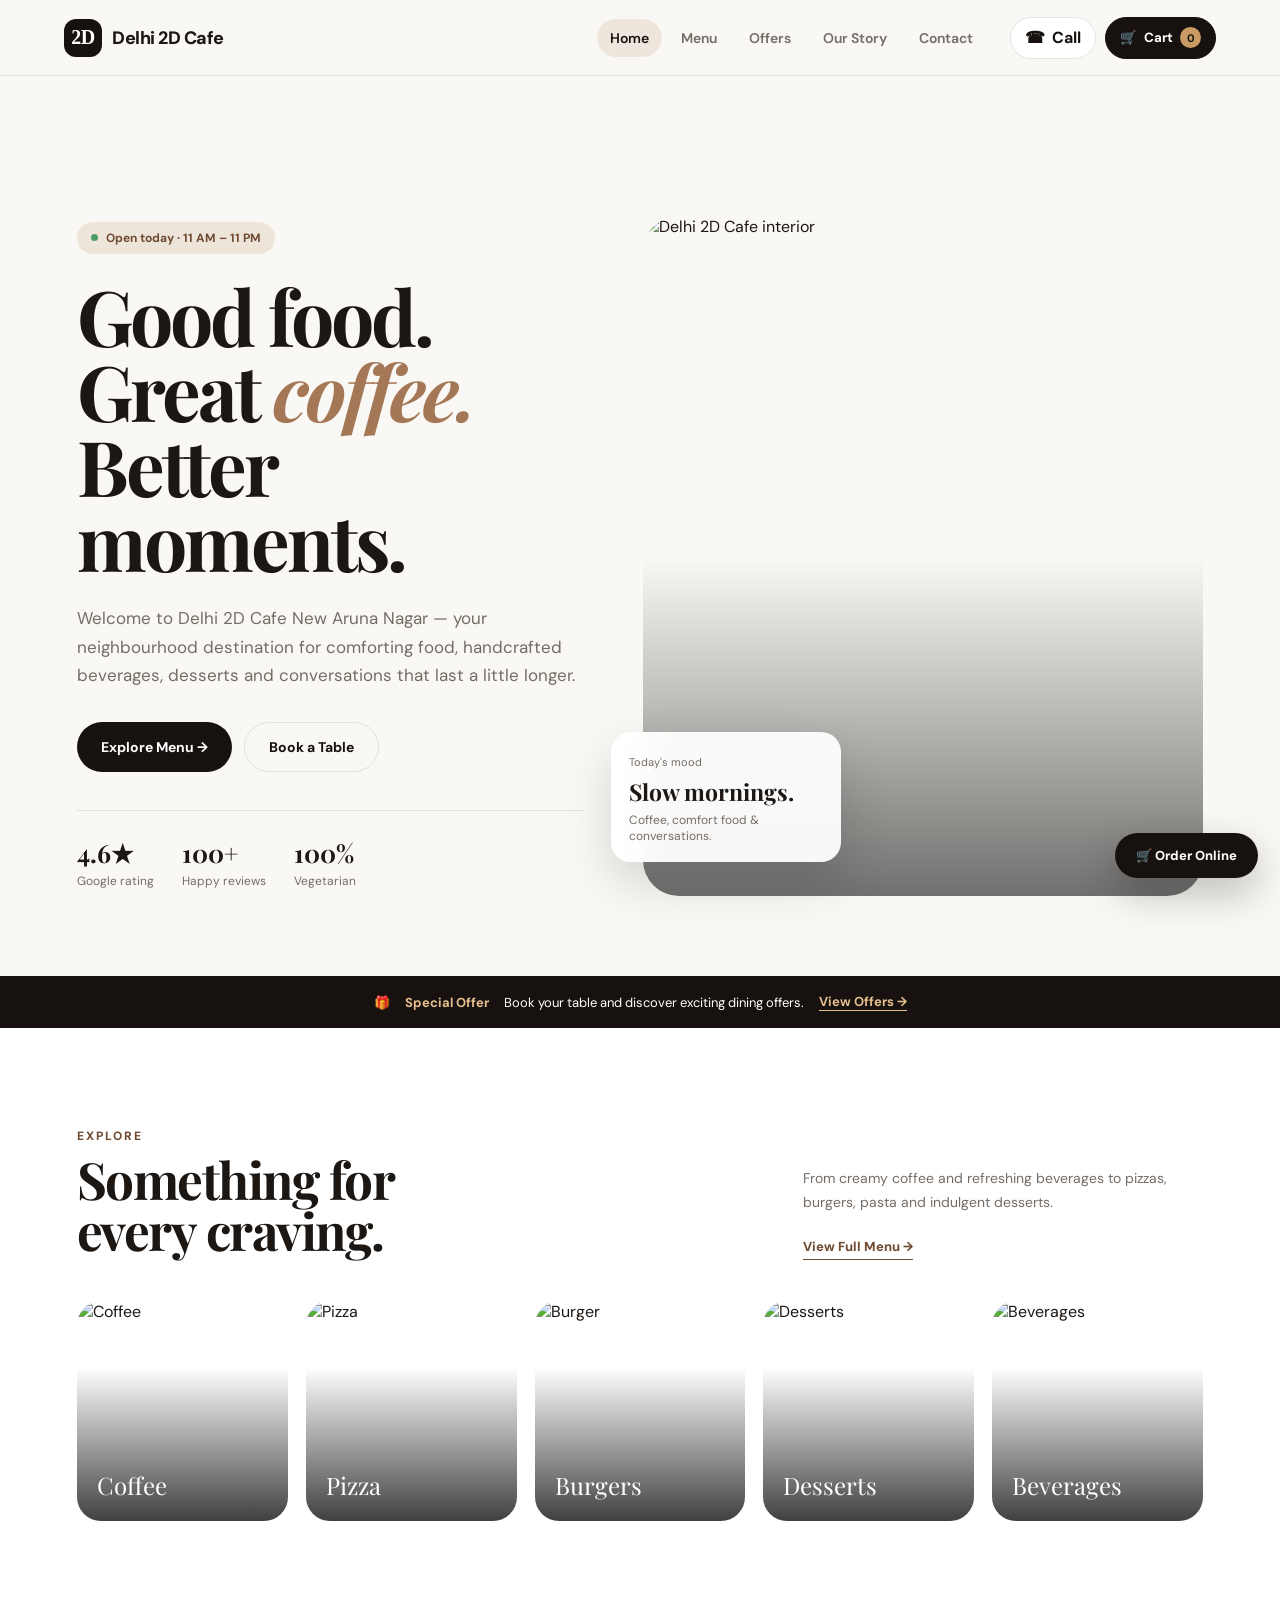
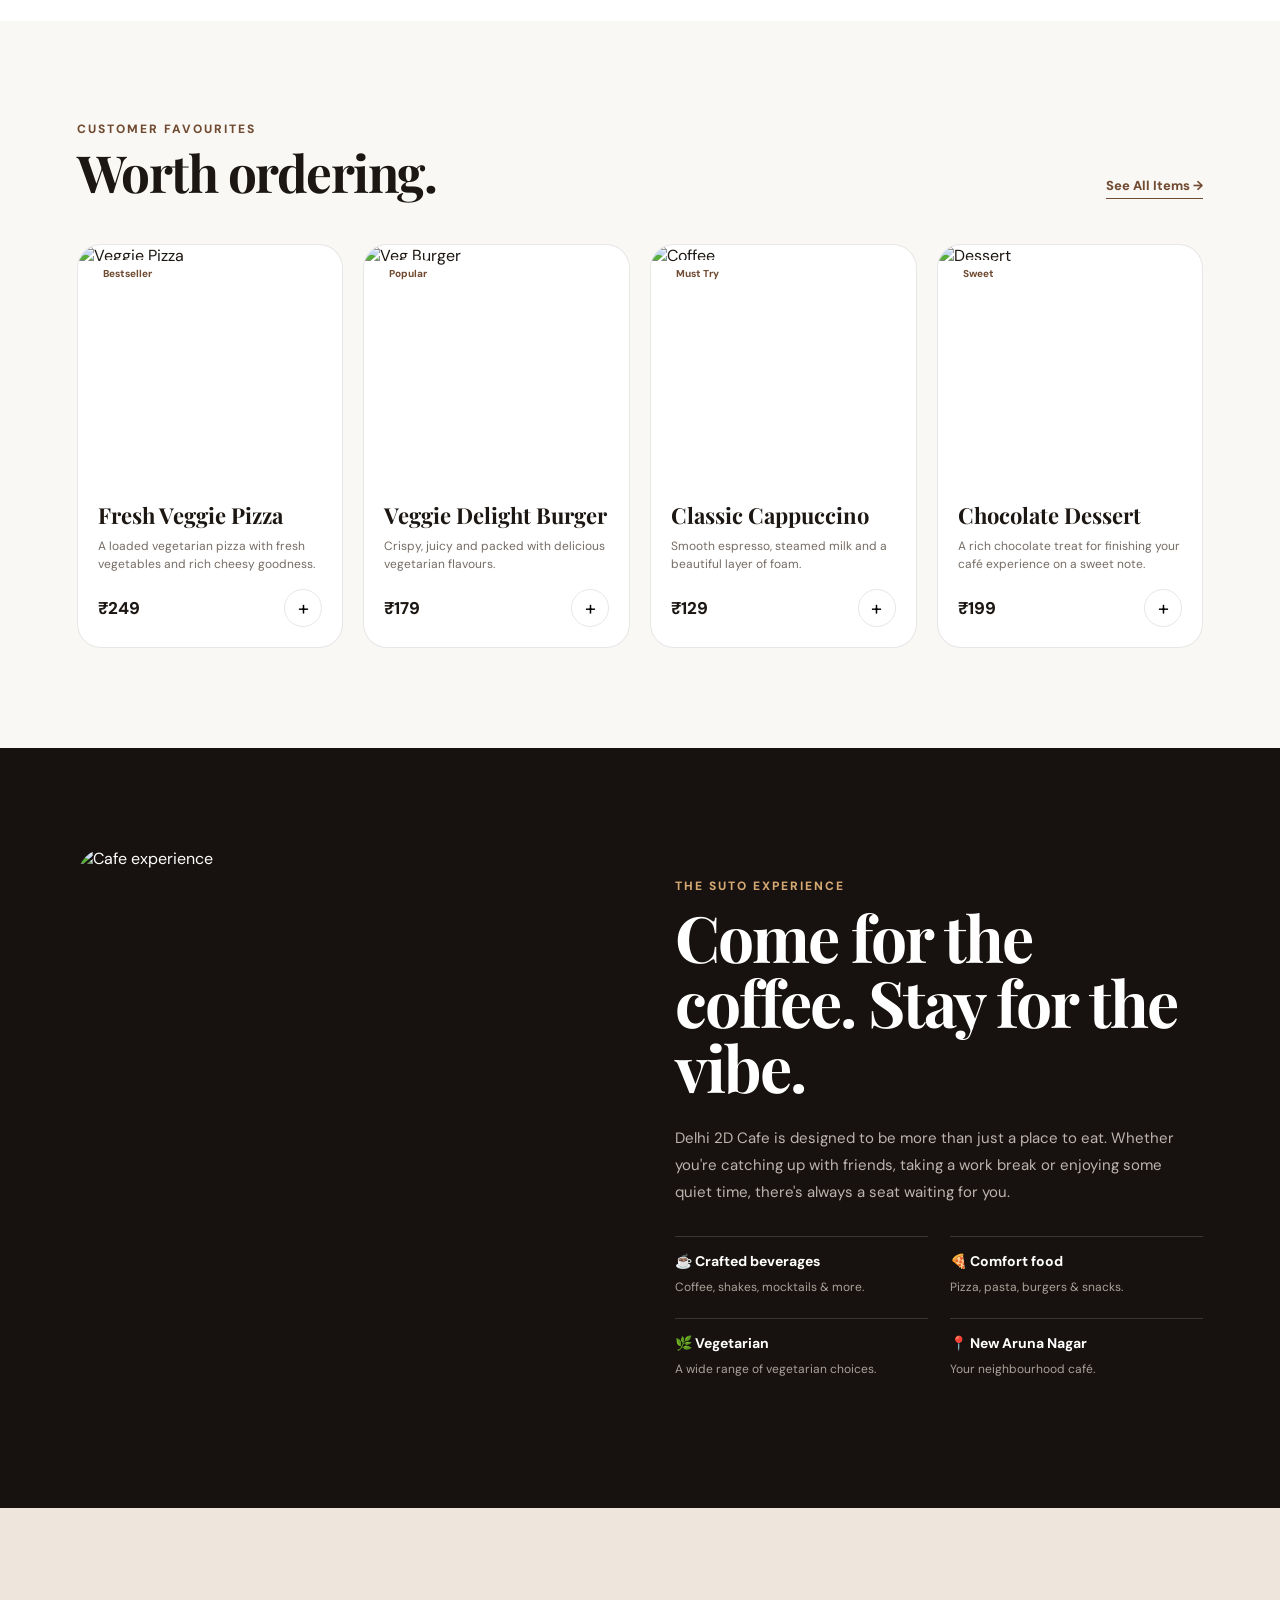
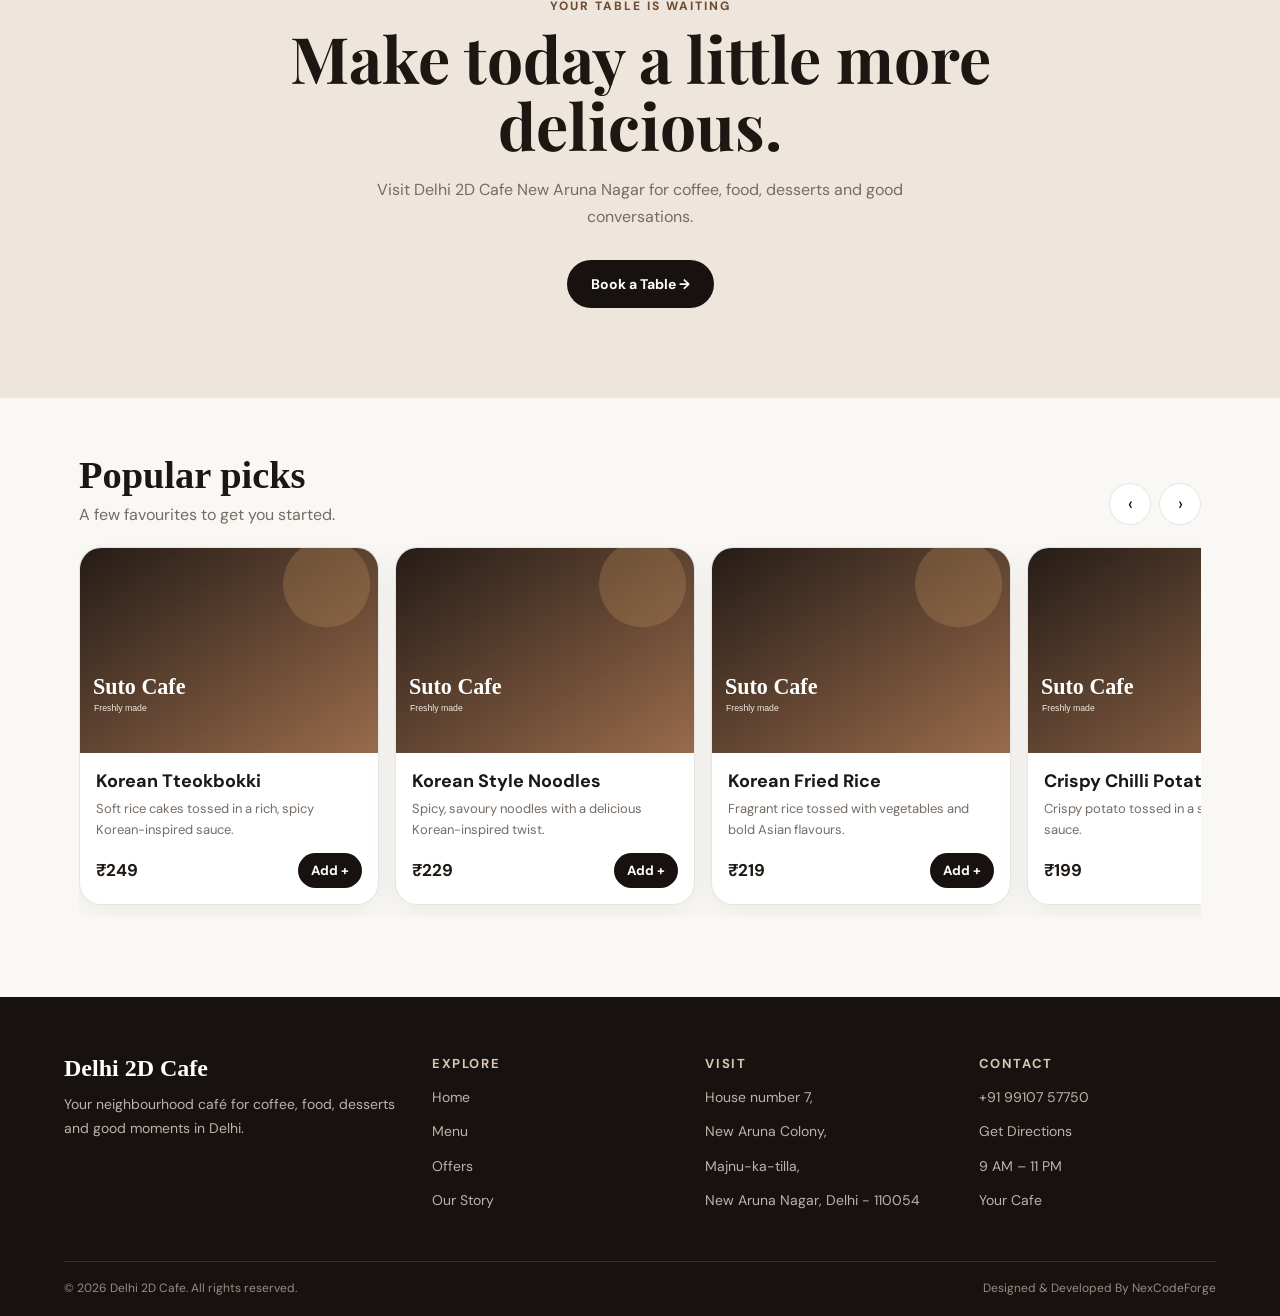
==== commit 71e3d06f: "Update Changes" ====
--- a/index.html
+++ b/index.html
@@ -5,9 +5,9 @@
     <meta charset="UTF-8">
     <meta name="viewport" content="width=device-width, initial-scale=1.0">
 
-    <title>Suto Cafe | Preet Vihar</title>
-
-    <meta name="description" content="Suto Cafe Preet Vihar — Coffee, food, desserts and good moments.">
+    <title>Delhi 2D Cafe | New Aruna Nagar Delhi</title>
+
+    <meta name="description" content="Delhi 2D Cafe New Aruna Nagar — Coffee, food, desserts and good moments.">
 
     <!-- Google Font -->
     <link rel="preconnect" href="https://fonts.googleapis.com">
@@ -1133,7 +1133,7 @@
 
                 <p class="hero-description">
 
-                    Welcome to Suto Cafe Preet Vihar — your neighbourhood
+                    Welcome to Delhi 2D Cafe New Aruna Nagar — your neighbourhood
                     destination for comforting food, handcrafted beverages,
                     desserts and conversations that last a little longer.
 
@@ -1193,7 +1193,7 @@
                 <div class="hero-image">
 
                     <img src="https://images.unsplash.com/photo-1517248135467-4c7edcad34c4?auto=format&fit=crop&w=1200&q=85"
-                        alt="Suto Cafe interior">
+                        alt="Delhi 2D Cafe interior">
 
                 </div>
 
@@ -1597,7 +1597,7 @@
 
                 <p>
 
-                    Suto Cafe is designed to be more than just
+                    Delhi 2D Cafe is designed to be more than just
                     a place to eat. Whether you're catching up
                     with friends, taking a work break or enjoying
                     some quiet time, there's always a seat waiting
@@ -1651,7 +1651,7 @@
                     <div class="feature">
 
                         <strong>
-                            📍 Preet Vihar
+                            📍 New Aruna Nagar
                         </strong>
 
                         <span>
@@ -1686,7 +1686,7 @@
 
 
             <p>
-                Visit Suto Cafe Preet Vihar for coffee,
+                Visit Delhi 2D Cafe New Aruna Nagar for coffee,
                 food, desserts and good conversations.
             </p>
 
